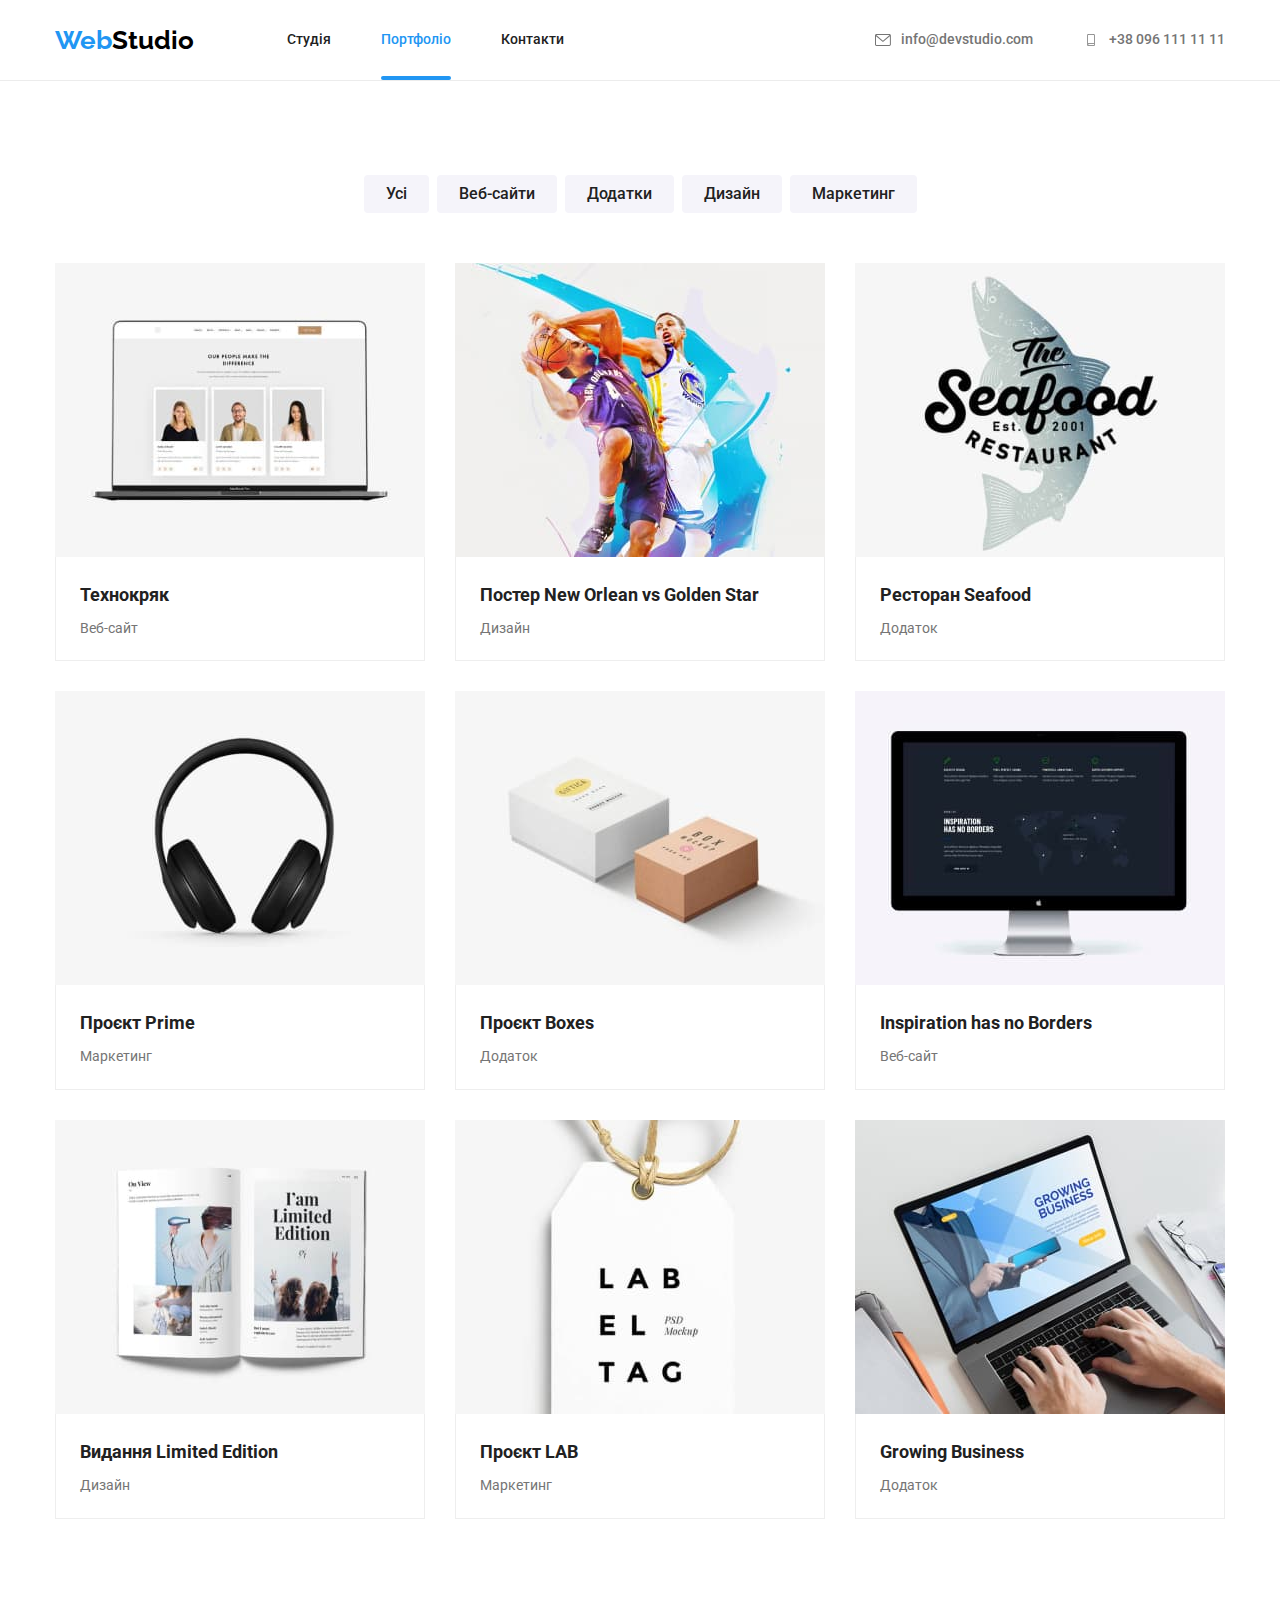
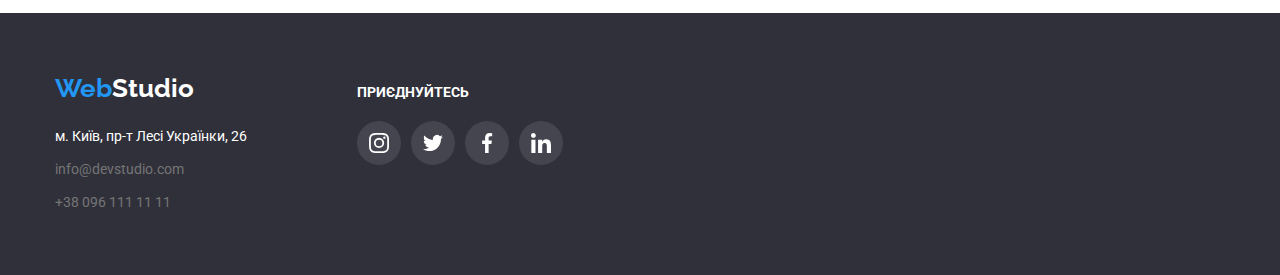
==== portfolio.html @ d5805fe5 "Додає файли з попереднього модуля" ====
<!DOCTYPE html>
<html lang="uk">
  <head>
    <meta charset="UTF-8" />
    <meta http-equiv="X-UA-Compatible" content="IE=edge" />
    <meta name="viewport" content="width=device-width, initial-scale=1.0" />
    <title>Portfolio</title>
    <link rel="preconnect" href="https://fonts.googleapis.com" />
    <link rel="preconnect" href="https://fonts.gstatic.com" crossorigin />
    <link
      rel="stylesheet"
      href="https://cdnjs.cloudflare.com/ajax/libs/modern-normalize/1.1.0/modern-normalize.min.css"
    />
    <link
      href="https://fonts.googleapis.com/css2?family=Raleway:wght@700&family=Roboto:wght@400;500;700;900&display=swap"
      rel="stylesheet"
    />
    <link rel="stylesheet" href="./css/styles.css" />
  </head>
  <body>
    <header class="header">
      <div class="container header-content">
        <!--Навігація-->
        <nav class="nav">
          <!--Логотип-->
          <a class="nav-logo" href="./index.html"
            >Web<span class="header-logo-word">Studio</span></a
          >

          <ul class="nav-list list">
            <li class="nav-item">
              <a class="nav-link link" href="./index.html">Студія</a>
            </li>
            <li class="nav-item">
              <a class="nav-link link current" href="./portfolio.html"
                >Портфоліо</a
              >
            </li>
            <li class="nav-item">
              <a class="nav-link link" href="">Контакти</a>
            </li>
          </ul>
        </nav>
        <!--Контакти-->
        <ul class="contacts-list list">
          <li class="contacts-item">
            <a class="contacts-link link" href="mailto:info@devstudio.com">
              <span class="contacts-img"
                ><svg class="contacts-icon" width="16px" height="12px">
                  <use
                    href="./images/icons.svg#icon-contacts-envelope"
                  ></use></svg></span
              >info@devstudio.com</a
            >
          </li>
          <li class="contacts-item">
            <a class="contacts-link link" href="tel:+380961111111">
              <span class="contacts-img"
                ><svg class="contacts-icon" width="16px" height="12px">
                  <use
                    href="./images/icons.svg#icon-contacts-smartphone"
                  ></use></svg></span
              >+38 096 111 11 11</a
            >
          </li>
        </ul>
      </div>
    </header>
    <main>
      <section class="section">
        <div class="container">
          <!--Приховати заголовок-->
          <h1 class="visually-hidden">Портфоліо</h1>
          <ul class="filter-list list">
            <li class="filter-item">
              <button class="filter-btn button" type="button">Усі</button>
            </li>
            <li class="filter-item">
              <button class="filter-btn button" type="button">Веб-сайти</button>
            </li>
            <li class="filter-item">
              <button class="filter-btn button" type="button">Додатки</button>
            </li>
            <li class="filter-item">
              <button class="filter-btn button" type="button">Дизайн</button>
            </li>
            <li class="filter-item">
              <button class="filter-btn button" type="button">Маркетинг</button>
            </li>
          </ul>
          <ul class="projects-list list">
            <li class="projects-item">
              <a class="projects-link" href="#">
                <div class="projects-overlay">
                  <img
                    class="projects-img"
                    src="./images/tehnocrack-img.jpg"
                    alt="Ноутбук з відкритим сайтом"
                  />
                  <div class="projects-description">
                    <p class="projects-text">
                      Ресурс пропонує комплексні пропозиції з різним рівнем
                      функціоналу та сервісів. Все це дозволить відвідувачу
                      отримати вичерпні відомості про компанію чи приватну
                      особу.
                    </p>
                  </div>
                </div>
                <div class="projects-meta">
                  <h2 class="projects-title">Технокряк</h2>
                  <p>Веб-сайт</p>
                </div>
              </a>
            </li>
            <li class="projects-item">
              <a class="projects-link" href="#">
                <div class="projects-overlay">
                  <img
                    class="projects-img"
                    src="./images/poster-img.jpg"
                    alt="Постер з баскетболістами"
                  />
                  <div class="projects-description">
                    <p class="projects-text">
                      Ресурс пропонує комплексні пропозиції з різним рівнем
                      функціоналу та сервісів. Все це дозволить відвідувачу
                      отримати вичерпні відомості про компанію чи приватну
                      особу.
                    </p>
                  </div>
                </div>
                <div class="projects-meta">
                  <h2 class="projects-title">
                    Постер New Orlean vs Golden Star
                  </h2>
                  <p>Дизайн</p>
                </div>
              </a>
            </li>
            <li class="projects-item">
              <a class="projects-link" href="#">
                <div class="projects-overlay">
                  <img
                    class="projects-img"
                    src="./images/restaurant-seafood-img.jpg"
                    alt="Логотип ресторану"
                  />
                  <div class="projects-description">
                    <p class="projects-text">
                      Ресурс пропонує комплексні пропозиції з різним рівнем
                      функціоналу та сервісів. Все це дозволить відвідувачу
                      отримати вичерпні відомості про компанію чи приватну
                      особу.
                    </p>
                  </div>
                </div>
                <div class="projects-meta">
                  <h2 class="projects-title">Ресторан Seafood</h2>
                  <p>Додаток</p>
                </div>
              </a>
            </li>
            <li class="projects-item">
              <a class="projects-link" href="#">
                <div class="projects-overlay">
                  <img
                    class="projects-img"
                    src="./images/prime-img.jpg"
                    alt="Навушники"
                  />
                  <div class="projects-description">
                    <p class="projects-text">
                      Ресурс пропонує комплексні пропозиції з різним рівнем
                      функціоналу та сервісів. Все це дозволить відвідувачу
                      отримати вичерпні відомості про компанію чи приватну
                      особу.
                    </p>
                  </div>
                </div>
                <div class="projects-meta">
                  <h2 class="projects-title">Проєкт Prime</h2>
                  <p>Маркетинг</p>
                </div>
              </a>
            </li>
            <li class="projects-item">
              <a class="projects-link" href="#">
                <div class="projects-overlay">
                  <img
                    class="projects-img"
                    src="./images/boxes-img.jpg"
                    alt="Дві коробки"
                  />
                  <div class="projects-description">
                    <p class="projects-text">
                      Ресурс пропонує комплексні пропозиції з різним рівнем
                      функціоналу та сервісів. Все це дозволить відвідувачу
                      отримати вичерпні відомості про компанію чи приватну
                      особу.
                    </p>
                  </div>
                </div>
                <div class="projects-meta">
                  <h2 class="projects-title">Проєкт Boxes</h2>
                  <p>Додаток</p>
                </div>
              </a>
            </li>
            <li class="projects-item">
              <a class="projects-link" href="#">
                <div class="projects-overlay">
                  <img
                    class="projects-img"
                    src="./images/inspiration-img.jpg"
                    alt="Монітор комп'ютера"
                  />
                  <div class="projects-description">
                    <p class="projects-text">
                      Ресурс пропонує комплексні пропозиції з різним рівнем
                      функціоналу та сервісів. Все це дозволить відвідувачу
                      отримати вичерпні відомості про компанію чи приватну
                      особу.
                    </p>
                  </div>
                </div>
                <div class="projects-meta">
                  <h2 class="projects-title">Inspiration has no Borders</h2>
                  <p>Веб-сайт</p>
                </div>
              </a>
            </li>
            <li class="projects-item">
              <a class="projects-link" href="#">
                <div class="projects-overlay">
                  <img
                    class="projects-img"
                    src="./images/edition-img.jpg"
                    alt="Відкрита книга"
                  />
                  <div class="projects-description">
                    <p class="projects-text">
                      Ресурс пропонує комплексні пропозиції з різним рівнем
                      функціоналу та сервісів. Все це дозволить відвідувачу
                      отримати вичерпні відомості про компанію чи приватну
                      особу.
                    </p>
                  </div>
                </div>
                <div class="projects-meta">
                  <h2 class="projects-title">Видання Limited Edition</h2>
                  <p>Дизайн</p>
                </div>
              </a>
            </li>
            <li class="projects-item">
              <a class="projects-link" href="#">
                <div class="projects-overlay">
                  <img
                    class="projects-img"
                    src="./images/lab-img.jpg"
                    alt="Етикетка"
                  />
                  <div class="projects-description">
                    <p class="projects-text">
                      Ресурс пропонує комплексні пропозиції з різним рівнем
                      функціоналу та сервісів. Все це дозволить відвідувачу
                      отримати вичерпні відомості про компанію чи приватну
                      особу.
                    </p>
                  </div>
                </div>
                <div class="projects-meta">
                  <h2 class="projects-title">Проєкт LAB</h2>
                  <p>Маркетинг</p>
                </div>
              </a>
            </li>
            <li class="projects-item">
              <a class="projects-link" href="#">
                <div class="projects-overlay">
                  <img
                    class="projects-img"
                    src="./images/growing-businnes-img.jpg"
                    alt="Руки працюють за ноутбуком"
                  />
                  <div class="projects-description">
                    <p class="projects-text">
                      Ресурс пропонує комплексні пропозиції з різним рівнем
                      функціоналу та сервісів. Все це дозволить відвідувачу
                      отримати вичерпні відомості про компанію чи приватну
                      особу.
                    </p>
                  </div>
                </div>
                <div class="projects-meta">
                  <h2 class="projects-title">Growing Business</h2>
                  <p>Додаток</p>
                </div>
              </a>
            </li>
          </ul>
        </div>
      </section>
    </main>

    <footer class="footer">
      <div class="container footer-container">
        <div class="footer-contacts">
          <!--Логотип-->
          <div class="footer-logo">
            <a class="nav-logo" href="./index.html"
              >Web<span class="footer-logo-word">Studio</span></a
            >
          </div>
          <!--Адреса-->
          <address>
            <ul class="list">
              <li class="footer-item footer-map">
                <a
                  class="link"
                  href="https://www.google.com.ua/maps/place/%D0%B1%D1%83%D0%BB%D1%8C%D0%B2%D0%B0%D1%80+%D0%9B%D0%B5%D1%81%D1%96+%D0%A3%D0%BA%D1%80%D0%B0%D1%97%D0%BD%D0%BA%D0%B8,+26,+%D0%9A%D0%B8%D1%97%D0%B2,+02000/@50.4265807,30.5361971,17z/data=!3m1!4b1!4m6!3m5!1s0x40d4cf0e033ecbe9:0x57a4dffefec77da0!8m2!3d50.4265807!4d30.5383858!16s%2Fg%2F1tctq5jv?hl=uk"
                  >м. Київ, пр-т Лесі Українки, 26</a
                >
              </li>
              <li class="footer-item">
                <a class="link" href="mailto:info@devstudio.com"
                  >info@devstudio.com</a
                >
              </li>
              <li class="footer-item">
                <a class="link" href="tel:+380961111111">+38 096 111 11 11</a>
              </li>
            </ul>
          </address>
        </div>

        <div class="footer-social">
          <p class="footer-social-text">приєднуйтесь</p>
          <ul class="footer-social-list list">
            <li class="footer-social-item">
              <a class="footer-social-link link" href="#"
                ><svg class="footer-social-icon" width="20px" height="20px">
                  <use href="./images/icons.svg#icon-instagram"></use></svg
              ></a>
            </li>
            <li class="footer-social-item">
              <a class="footer-social-link link" href="#"
                ><svg class="footer-social-icon" width="20px" height="20px">
                  <use href="./images/icons.svg#icon-twitter"></use></svg
              ></a>
            </li>
            <li class="footer-social-item">
              <a class="footer-social-link link" href="#"
                ><svg class="footer-social-icon" width="20px" height="20px">
                  <use href="./images/icons.svg#icon-facebook"></use></svg
              ></a>
            </li>
            <li class="footer-social-item">
              <a class="footer-social-link link" href="#"
                ><svg class="footer-social-icon" width="20px" height="20px">
                  <use href="./images/icons.svg#icon-linkedin"></use></svg
              ></a>
            </li>
          </ul>
        </div>
      </div>
    </footer>
  </body>
</html>
---- css/styles.css ----
*,
*::before,
*::after {
	box-sizing: border-box;
}
/*Палітра кольорів*/
:root{
/*Колір основного тексту*/
--primary-text-color: #757575;
/*Основний білий*/
--primary-white-color: #ffffff;
/*Білий для фону про наші роботи*/
--secondary-white-color: #f5f5f5;
/*Білий для фону наша команда*/
--accessary-white-color: #f5f4fa;
/*Колір заголовків та навігації*/
--title-color: #212121;
/*Чорний колір*/
--primary-black-color: #000000;
/*Колір активних елементів та кнопки*/
--active-btn-color: #188ce8;  
/*Колір акцент*/
--accent-color: #2196f3;
/*Фон героя та футера*/
--primary-beckground-color: #2f303a;
/*колір бордер*/
--border-color: #eeeeee;
--border-header-color: #ececec;
--elements-grey-color: #afb1b8;
--footer-grey-color: rgba(255, 255, 255, 0.1);
--timing-function: cubic-bezier(0.4, 0, 0.2, 1);

}


/*Загальні стилі*/
body {
	color: var(--primary-text-color);
	font-family: 'Roboto', sans-serif;
	font-weight: 400;
	font-size: 14px;
	line-height: 1.71;
}
h1,h2,h3,h4,h5,h6,p,ul {
	margin: 0;
	padding: 0;
}
img {
	display: block;
	max-width: 100%;
	height: auto;
}
.list {
	list-style-type: none;
}

.link {
	text-decoration: none;
	color: inherit;
	transition: color 250ms var(--timing-function);
}
.link:hover,
.link:focus {
	color: var(--accent-color);
}

.visually-hidden {
	position: absolute;
	width: 1px;
	height: 1px;
	overflow: hidden;
	border: 0;
	padding: 0;
	clip: rect(0 0 0 0);
	clip-path: inset(50%);
	margin: -1px;
	white-space: nowrap;
}

.section{
	padding-top: 94px;
	padding-bottom: 94px;
}
.container {
	max-width: 1200px;
	margin-left: auto;
	margin-right: auto;
	padding-left: 15px;
	padding-right: 15px;
	/* outline: 2px solid green; */
}

.header {
	border-bottom: 1px solid var(--border-header-color);
	text-align: center;
}
.header-content {
	display: flex;
	justify-content: space-between;
}
.nav-logo {
	color: var(--accent-color);
	font-family: 'Raleway';
	font-weight: 700;
	font-size: 26px;
	line-height: 1.19;
	text-decoration: none;
}
.header-logo-word{
	color: var(--primary-black-color);
}
.nav {
	display: flex;
	align-items: center;
}
.nav-list {
	display: flex;
}
.nav-logo {
	margin-right: 93px;
}
.nav-item:not(:last-child) {
	margin-right: 50px;
}
.nav-list .link.current {
	color: var(--accent-color);
}
.nav-link {
	display: block;
	position: relative;
	padding-top: 32px;
	padding-bottom: 32px;

	color: var(--title-color);
	font-weight: 500;
	font-size: 14px;
	line-height: 1.14;
}
.current::after {
	display: block;
	position: absolute;
	left: 0px;
	bottom: 0px;
	width: 100%;
	height: 4px;
	background-color: currentColor;
	border-radius: 2px;

	content: "";
}
.contacts-list {
	display: flex;
	margin-left: auto;
}
.contacts-item:not(:last-child) {
	margin-right: 50px;
}
.contacts-link{
	display: flex;
	align-items: center;
	padding-top: 32px;
	padding-bottom: 32px;
	font-weight: 500;
	font-size: 14px;
	line-height: 1.14;
}
.contacts-img {
	display: flex;
	justify-content: center;
	width: 16px;
	height: 12px;
	margin-right: 10px;
}
.contacts-icon {
	fill: currentColor;
}
.button {
	cursor: pointer;
}

.footer {
	background-color: var(--primary-beckground-color);

	padding-top: 60px;
	padding-bottom: 60px;
}
.footer-container {
	display: flex;
	gap: 70px;
}
.footer-logo {
	margin-bottom: 20px;
}
.footer-logo-word {
	color: var(--primary-white-color);
}
.footer-item:not(:last-child) {
	margin-bottom: 9px;
}
.footer-map {
	color: var(--primary-white-color);
}
.footer .link {
	font-style: normal;
}
.footer-contacts {
	display: inline-block;
}
.footer-social {
	padding-top: 12px;
}
.footer-social-text {
	font-weight: 700;
	font-size: 14px;
	line-height: 1.14;
	align-items: center;
	text-transform: uppercase;
	color: var(--primary-white-color);
	margin-bottom: 20px;
}
.footer-social-list {
	display: flex;
	justify-content: center;
	gap: 10px;
}
.footer-social-link {
	display: flex;
	justify-content: center;
	align-items: center;
	width: 44px;
	height: 44px;
	border-radius: 50%;
	background-color: var(--footer-grey-color);
	transition:	background-color 250ms var(--timing-function);
}
.footer-social-icon {
	fill: var(--primary-white-color);
}
.footer-social-link:hover,
.footer-social-link:focus {
	background-color: var(--accent-color);
}


/*Стилі для index.html*/
.hero{
	padding-top: 200px;
	padding-bottom: 200px;
	text-align: center;

	background-color: var(--primary-beckground-color);
	background-image: linear-gradient(
		rgba(47, 48, 58, 0.4), 
		rgba(47, 48, 58, 0.4)), url(../images/hero-bg-Img.jpg);
	background-repeat: no-repeat;
	background-size: cover;
	background-position: center;
}
.hero-content {
	text-align: center;
}
.hero-title {
	margin: auto;
	margin-bottom: 30px;
	max-width: 696px;
	
	color: var(--primary-white-color);
	font-weight: 900;
	font-size: 44px;
	line-height: 1.36;
	letter-spacing: 0.06em;
	text-transform: uppercase;

}
.hero-btn {
	padding: 10px 32px;
	color: var(--primary-white-color);
	background-color: var(--accent-color);
	font-weight: 700;
	font-size: 16px;
	line-height: 1.875;
	letter-spacing: 0.06em;
	border-color: transparent;
	border-radius: 4px;
	transition:	background-color 250ms var(--timing-function),
	box-shadow 250ms var(--timing-function);
}
.hero-btn:hover,
.hero-btn:focus{
	background-color: var(--active-btn-color);
	box-shadow: 0px 4px 4px rgba(0, 0, 0, 0.15);
}
.benefits {
	padding-bottom: 0;
	background-color: var(--primary-white-color);
}
.benefits-list {
	display: flex;
	gap: 30px;
}
.benefits-item {
	max-width: 270px;
}
.benefits-icon {
	display: flex;
	justify-content: center;
	align-items: center;
	width: 270px;
	height: 120px;
	margin-bottom: 30px;

	background-color: var(--accessary-white-color);
}
.benefits-title {
	margin-bottom: 10px;
	color: var(--title-color);
	font-weight: 700;
	font-size: 14px;
	line-height: 1.14;
	text-transform: uppercase;
}
.works {
	background-color: var(--primary-white-color);

	text-align: center;
	padding-bottom: 94px;
}
.section-title {
	color: var(--title-color);
	font-weight: 700;
	font-size: 36px;
	line-height: 1.17;
	margin-bottom: 50px;
}
.works-list {
	display: flex;
	justify-content: space-between;
}
.works-item {
	position: relative;
}
.works-title {
	display: flex;
	justify-content: center;
	align-items: center;
	width: 100%;
	height: 70px;
	color: var(--primary-white-color);
	background-color: rgba(47, 48, 58, 0.8);
	font-weight: 700;
	font-size: 14px;
	line-height: 1.14;
	letter-spacing: 0.03em;
	text-transform: uppercase;
	position: absolute;
	bottom: 0;
}
.works-img {
	width: 370px;
}
.team {
	text-align: center;
	background-color: var(--accessary-white-color);
}
.team-list {
	display: flex;
	justify-content: space-between;
}
.team-item {
	background-color: var(--primary-white-color);

	box-shadow: 0px 1px 3px rgba(0, 0, 0, 0.12), 0px 1px 1px rgba(0, 0, 0, 0.14), 0px 2px 1px rgba(0, 0, 0, 0.2);
	border-radius: 0px 0px 4px 4px;
}
.team-img {
	width: 270px;
}
.team-descript {
	padding-top: 30px;
	padding-bottom: 30px;
}
.team-title {
	margin-bottom: 10px;
	color: var(--title-color);
	font-weight: 500;
	font-size: 16px;
	line-height: 1.19;
}
.team-text {
	margin-bottom: 16px;
}
.team-social {
	display: flex;
	justify-content: center;
	gap: 10px;
}
.team-social-link {
	display: flex;
	justify-content: center;
	align-items: center;
	width: 44px;
	height: 44px;
	border-radius: 50%;
	transition: background-color 250ms var(--timing-function);
}
.team-social-icon {
	fill: var(--elements-grey-color);
	transition:	fill 250ms var(--timing-function);
}
.team-social-link:hover,
.team-social-link:focus {
	background-color: var(--accent-color);
}
.team-social-link:hover .team-social-icon,
.team-social-link:focus .team-social-icon {
	fill: var(--primary-white-color);
}
.customers {
	text-align: center;
	padding-top: 94px;
	padding-bottom: 94px;
}
.customers-title {
	margin-bottom: 50px;
}
.customers-list {
	display: flex;
	justify-content: space-between;
	gap: 30px;
}
.customers-link {
	display: flex;
	justify-content: center;
	align-items: center;
	width: 170px;
	height: 92px;
	border: 1px solid var(--elements-grey-color);
	border-radius: 4px;
	transition: border-color 250ms var(--timing-function);
}
.customers-icon {
	fill: var(--elements-grey-color);
	transition: fill 250ms var(--timing-function);
}
.customers-link:hover,
.customers-link:focus {
	border-color: var(--accent-color);
}
.customers-link:hover .customers-icon,
.customers-link:focus .customers-icon {
	fill: var(--accent-color);
}

/*Стилі для portfolio.html*/

.filter-list {
	display: flex;
	justify-content: center;
	margin-bottom: 50px;
}
.filter-item:not(:last-child) {
	margin-right: 8px;
}
.filter-btn {
	padding: 6px 22px;
	color: var(--title-color);
	background-color: var(--accessary-white-color);
	font-family: inherit;
	font-weight: 500;
	font-size: 16px;
	line-height: 1.6;

	border: 1px transparent;
	border-radius: 4px;

	transition: color 250ms var(--timing-function), 
	box-shadow 250ms var(--timing-function),
	background-color 250ms var(--timing-function);

}
.filter-btn:hover,
.filter-btn:focus {
	color: var(--primary-white-color);
	background-color: var(--accent-color);	

	box-shadow: 0px 3px 1px rgba(0, 0, 0, 0.1), 0px 1px 2px rgba(0, 0, 0, 0.08), 0px 2px 2px rgba(0, 0, 0, 0.12);
}
.projects-list {
	display: flex;
	flex-wrap: wrap;
}
.projects-item {
	width: calc((100% - 60px) / 3);
}
.projects-item:not(:nth-child(3n)) {
	margin-right: 30px;

}
.projects-item:not(:nth-last-child(-n+3)) {
	margin-bottom: 30px;
}
.projects-title {
	margin-bottom: 4px;
	color: var(--title-color);
	font-weight: 700;
	font-size: 18px;
	line-height: 2;
}
.projects-link {
	display: inline-block;
	text-decoration: none;
	color: inherit;
	transition: box-shadow 250ms var(--timing-function);

}
.projects-link:hover{
	box-shadow: 0px 1px 1px rgba(0, 0, 0, 0.12), 0px 4px 4px rgba(0, 0, 0, 0.06), 1px 4px 6px rgba(0, 0, 0, 0.16);
}
.projects-img {
	width: 370px;
}
.projects-overlay {
	position: relative;
	width: 100%;
	height: 100%;
	overflow: hidden;
}
.projects-description {
	position: absolute;
	top: 0;
	left: 0;
	width: 100%;
	height: 100%;
	transform: translateY(101%);

	font-weight: 400;
	font-size: 18px;
	line-height: 1.56;
	letter-spacing: 0.03em;
	padding: 63px 24px;
	color: var(--primary-white-color);
	background-color: rgba(33, 150, 243, 0.9);

	transition: transform 250ms var(--timing-function);
}
.projects-link:hover .projects-description {
	transform: translateY(0);
}
.projects-meta {
	padding: 20px 24px;
	border-right: 1px solid var(--border-color);
	border-bottom: 1px solid var(--border-color);
	border-left: 1px solid var(--border-color);
}

/*Модальне вікно*/
.backdrop {
	position: fixed;
	top:0;
	left: 0;
	width: 100%;
	height: 100%;
	z-index: 1;

	background-color: rgba(0, 0, 0, 0.2);
	opacity: 1;
	transition: opacity 250ms var(--timing-function),
	visibility 250ms var(--timing-function);
}
.backdrop.is-hidden .modal {
	transform: translate(-50%, -50%) scale(1.2);
}
.modal {
	position: absolute;
	top: 50%;
	left: 50%;
	transform: translate(-50%, -50%) scale(1);
	width: 528px;
	height: 581px;
	background-color: var(--primary-white-color);
	transition: transform 250ms var(--timing-function);
}
.is-hidden {
	opacity: 0;
	visibility: hidden;
	pointer-events: none;
}
.modal-btn {
	position: absolute;
	width: 30px;
	height: 30px;
	top: 8px;
	right: 8px;

	background: var(--primary-white-color);
	border: 1px solid rgba(0, 0, 0, 0.1);
	border-radius: 50%;
	cursor: pointer;
}
.modal-icon-close {
	position: absolute;
	top: 50%;
	left: 50%;
	transform: translate(-50%, -50%);
}
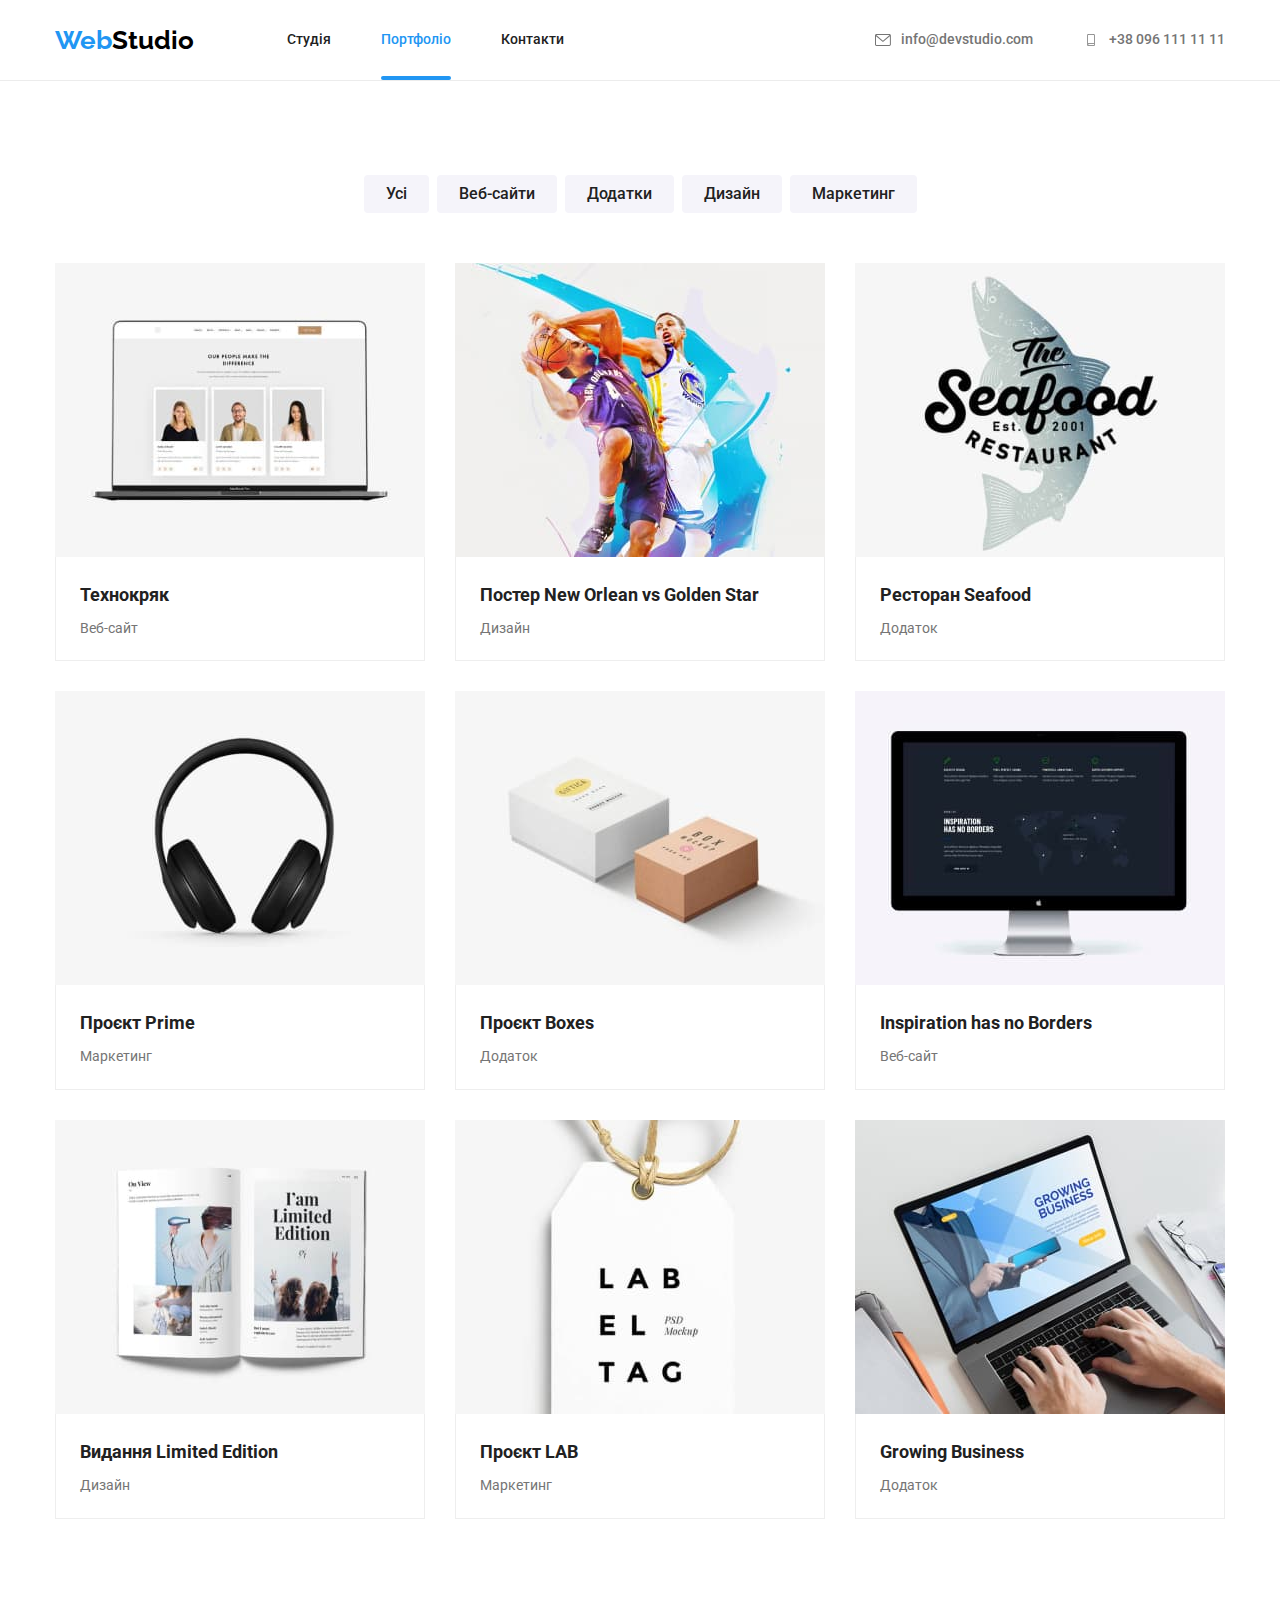
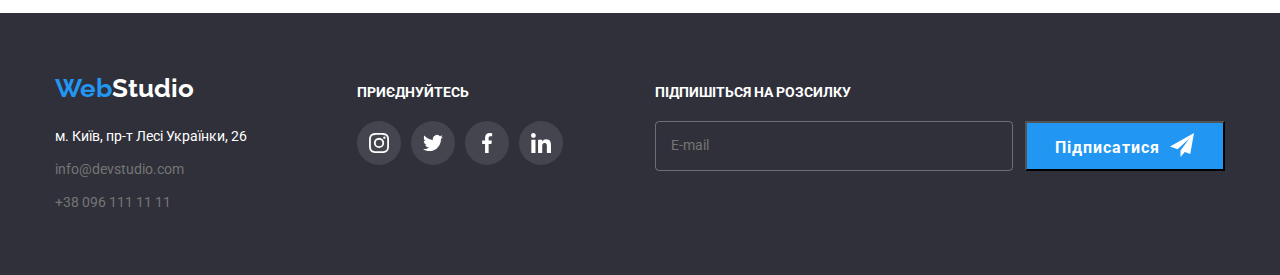
==== commit 3322798f: "Додає стилі активних станів у формі модального вікна" ====
--- a/portfolio.html
+++ b/portfolio.html
@@ -363,6 +363,24 @@
             </li>
           </ul>
         </div>
+        <div class="footer-form">
+          <p class="footer-form-text">Підпишіться на розсилку</p>
+          <form action="#" class="footer-form-field">
+            <label class="footer-form-label" for="mail">E-mail</label>
+            <input
+              class="footer-form-input"
+              type="email"
+              name="mail"
+              id="mail"
+            />
+            <button class="footer-form-btn button" type="submit">
+              <span>Підписатися</span>
+              <svg class="footer-form-btn-icon" width="24px" height="24px">
+                <use href="./images/icons.svg#icon-form-btn-send"></use>
+              </svg>
+            </button>
+          </form>
+        </div>
       </div>
     </footer>
   </body>
--- a/css/styles.css
+++ b/css/styles.css
@@ -17,6 +17,7 @@
 --title-color: #212121;
 /*Чорний колір*/
 --primary-black-color: #000000;
+--alternativ-black-kolor: #212121;
 /*Колір активних елементів та кнопки*/
 --active-btn-color: #188ce8;  
 /*Колір акцент*/
@@ -29,7 +30,7 @@
 --elements-grey-color: #afb1b8;
 --footer-grey-color: rgba(255, 255, 255, 0.1);
 --timing-function: cubic-bezier(0.4, 0, 0.2, 1);
-
+--input-border-color: rgba(33, 33, 33, 0.2);
 }
 
 
@@ -240,6 +241,56 @@
 .footer-social-link:focus {
 	background-color: var(--accent-color);
 }
+.footer-form {
+	margin-left: auto;
+	padding-top: 12px;
+}
+.footer-form-text {
+	font-weight: 700;
+	font-size: 14px;
+	margin-bottom: 20px;
+	line-height: 1.14;
+	align-items: center;
+	text-transform: uppercase;
+	color: var(--primary-white-color);
+}
+.footer-form-field {
+	display: flex;
+	position: relative;
+}
+.footer-form-label {
+	position: absolute;
+	top: 50%;
+	left: 16px;
+	transform: translateY(-50%);
+}
+.footer-form-input {
+	width: 358px;
+	height: 50px;
+	padding-left: 60px;
+	margin-right: 12px;
+	background: transparent;
+	border: 1px solid rgba(255, 255, 255, 0.3);
+	border-radius: 4px;
+}
+.footer-form-btn {
+	display: flex;
+	text-align: center;
+	width: 200px;
+	height: 50px;
+	padding: 10px 28px;
+	font-family: 'Roboto', sans-serif;
+	font-weight: 700;
+	font-size: 16px;
+	line-height: 1.87;
+	letter-spacing: 0.06em;
+	color: var(--primary-white-color);
+	background-color: var(--accent-color);
+}
+.footer-form-btn-icon {
+	margin-left: 10px;
+	fill: currentColor;
+}
 
 
 /*Стилі для index.html*/
@@ -574,9 +625,9 @@
 	position: absolute;
 	top: 50%;
 	left: 50%;
+	padding: 40px;
 	transform: translate(-50%, -50%) scale(1);
 	width: 528px;
-	height: 581px;
 	background-color: var(--primary-white-color);
 	transition: transform 250ms var(--timing-function);
 }
@@ -596,10 +647,132 @@
 	border: 1px solid rgba(0, 0, 0, 0.1);
 	border-radius: 50%;
 	cursor: pointer;
+	transition:	fill 250ms var(--timing-function);
+}
+.modal-btn:hover .modal-icon-close{
+	fill: var(--accent-color);
 }
 .modal-icon-close {
 	position: absolute;
 	top: 50%;
 	left: 50%;
 	transform: translate(-50%, -50%);
+}
+
+/*Форми*/
+.response-form {
+	margin-bottom: 30px;
+}
+.response-contact {
+	border: none;
+}
+.response-title {
+	font-family: 'Roboto', sans-serif;
+	font-style: normal;
+	font-weight: 700;
+	font-size: 20px;
+	line-height: 1.5;
+	text-align: center;
+	letter-spacing: 0.03em;
+	color: var(--title-color);
+	margin-bottom: 12px;
+}
+.response-field {
+	position: relative;
+	display: block;
+	margin-bottom: 12px;
+	color: var(--title-color);
+}
+.response-label {
+	font-family: 'Roboto', sans-serif;
+	font-style: normal;
+	font-weight: 400;
+	font-size: 12px;
+	line-height: 1.17;
+	letter-spacing: 0.01em;
+	margin-bottom: 4px;
+}
+.response-input {
+	width: 100%;
+	height: 40px;
+	padding: 11px 11px 11px 44px;
+	font: inherit;
+	border: 1px solid var(--input-border-color);
+	border-radius: 4px;
+	cursor: pointer;
+}
+.response-input:hover,
+.response-input:focus {
+	border-color: var(--accent-color);
+	transition:	border-color 250ms var(--timing-function);
+}
+.response-input-icon {
+	position: absolute;
+	top: 50%;
+	left: 12px;
+	transform: translateY(-50%);
+	fill: currentColor;
+	pointer-events: none;
+	transition:	fill 250ms var(--timing-function);
+}
+.response-input:hover + .response-input-icon,
+.response-input:focus + .response-input-icon {
+	fill: var(--accent-color);
+}
+.visitor-comment-area {
+	width: 100%;
+	height: 120px;
+	resize: none;
+	padding: 12px 16px;
+	margin-bottom: 20px;
+	font: inherit;
+	border: 1px solid var(--input-border-color);
+	border-radius: 4px;
+}
+.visitor-policy-input {
+	position: absolute;
+	appearance: none;
+}
+.visitor-policy-label {
+	display: flex;
+	align-items: center;
+	justify-content: center;
+	gap: 7px;
+}
+.visitor-checkbox {
+	display: inline-block;
+	width: 16px;
+	height: 15px;
+
+	background-image: url(../images/checkbox.svg);
+}
+.visitor-policy-input:checked ~ .visitor-checkbox {
+	background-image: url(../images/checkbox-checked.svg);
+}
+.visitir-link {
+	color: var(--accent-color)
+}
+.response-form-btn {
+	display: block;
+	width: 200px;
+	height: 50px;
+	padding: 10px 28px;
+	margin: 0 auto;
+	font-family: 'Roboto', sans-serif;
+	font-weight: 700;
+	font-size: 16px;
+	line-height: 1.87;
+	letter-spacing: 0.06em;
+	color: var(--primary-white-color);
+	background-color: var(--accent-color);
+	border-color: var(--accent-color);
+	border-radius: 4px;
+	box-shadow: 0px 4px 4px rgba(0, 0, 0, 0.15);
+	transition:	background-color 250ms var(--timing-function),
+	box-shadow 250ms var(--timing-function);
+}
+.response-form-btn:hover {
+	background: var(--active-btn-color);
+	box-shadow: 0px 4px 4px rgba(0, 0, 0, 0.15);
+	border-radius: 4px;
 }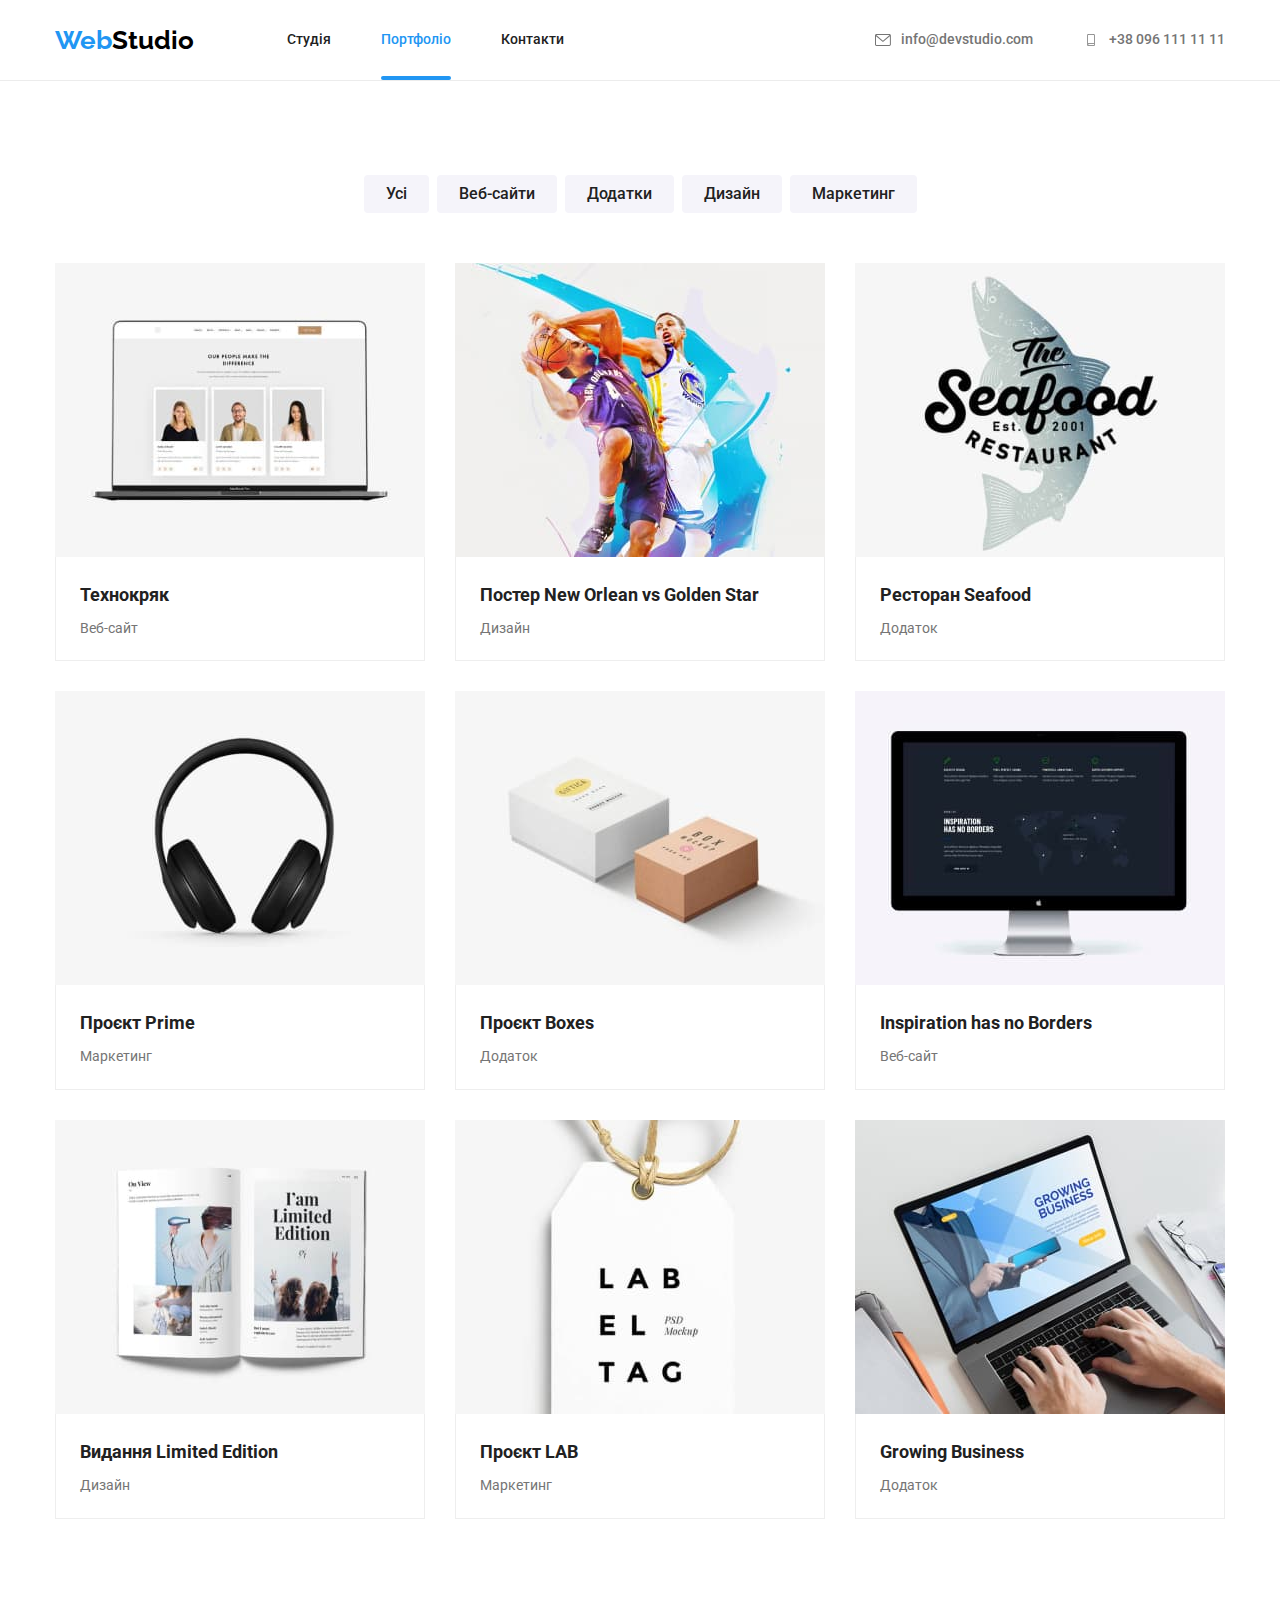
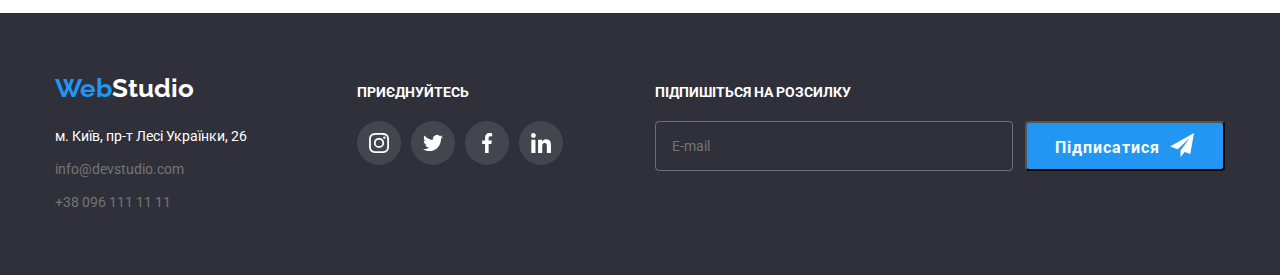
==== commit cc533a8c: "Виправляє форму в футері" ====
--- a/portfolio.html
+++ b/portfolio.html
@@ -366,12 +366,11 @@
         <div class="footer-form">
           <p class="footer-form-text">Підпишіться на розсилку</p>
           <form action="#" class="footer-form-field">
-            <label class="footer-form-label" for="mail">E-mail</label>
             <input
               class="footer-form-input"
               type="email"
               name="mail"
-              id="mail"
+              placeholder="E-mail"
             />
             <button class="footer-form-btn button" type="submit">
               <span>Підписатися</span>
--- a/css/styles.css
+++ b/css/styles.css
@@ -258,20 +258,19 @@
 	display: flex;
 	position: relative;
 }
-.footer-form-label {
-	position: absolute;
-	top: 50%;
-	left: 16px;
-	transform: translateY(-50%);
-}
 .footer-form-input {
 	width: 358px;
 	height: 50px;
-	padding-left: 60px;
+	padding-left: 16px;
 	margin-right: 12px;
+	color: var(--primary-white-color);
 	background: transparent;
 	border: 1px solid rgba(255, 255, 255, 0.3);
 	border-radius: 4px;
+	transition:	border-color 250ms var(--timing-function);
+}
+.footer-form-input:focus {
+	border-color: var(--primary-white-color);
 }
 .footer-form-btn {
 	display: flex;
@@ -286,6 +285,7 @@
 	letter-spacing: 0.06em;
 	color: var(--primary-white-color);
 	background-color: var(--accent-color);
+	border-radius: 4px;
 }
 .footer-form-btn-icon {
 	margin-left: 10px;
@@ -628,6 +628,7 @@
 	padding: 40px;
 	transform: translate(-50%, -50%) scale(1);
 	width: 528px;
+	height: 581px;
 	background-color: var(--primary-white-color);
 	transition: transform 250ms var(--timing-function);
 }
@@ -660,35 +661,33 @@
 }
 
 /*Форми*/
-.response-form {
-	margin-bottom: 30px;
-}
 .response-contact {
 	border: none;
 }
-.response-title {
+.response-text {
 	font-family: 'Roboto', sans-serif;
 	font-style: normal;
 	font-weight: 700;
 	font-size: 20px;
-	line-height: 1.5;
+	line-height: 1.15;
 	text-align: center;
 	letter-spacing: 0.03em;
 	color: var(--title-color);
-	margin-bottom: 12px;
+	margin-bottom: 10px;
 }
 .response-field {
 	position: relative;
 	display: block;
-	margin-bottom: 12px;
+	margin-bottom: 10px;
 	color: var(--title-color);
 }
 .response-label {
+	display: block;
 	font-family: 'Roboto', sans-serif;
 	font-style: normal;
 	font-weight: 400;
 	font-size: 12px;
-	line-height: 1.17;
+	line-height: 1.16;
 	letter-spacing: 0.01em;
 	margin-bottom: 4px;
 }
@@ -700,6 +699,7 @@
 	border: 1px solid var(--input-border-color);
 	border-radius: 4px;
 	cursor: pointer;
+	outline: none;
 }
 .response-input:hover,
 .response-input:focus {
@@ -719,7 +719,16 @@
 .response-input:focus + .response-input-icon {
 	fill: var(--accent-color);
 }
+.visitor-comment-label {
+	font-family: 'Roboto', sans-serif;
+	font-style: normal;
+	font-weight: 400;
+	font-size: 12px;
+	line-height: 1.16;
+	letter-spacing: 0.01em;
+}
 .visitor-comment-area {
+	display: block;
 	width: 100%;
 	height: 120px;
 	resize: none;
@@ -728,6 +737,12 @@
 	font: inherit;
 	border: 1px solid var(--input-border-color);
 	border-radius: 4px;
+	outline: none;
+}
+.visitor-comment-area:hover,
+.visitor-comment-area:focus {
+	border-color: var(--accent-color);
+	transition:	border-color 250ms var(--timing-function);
 }
 .visitor-policy-input {
 	position: absolute;
@@ -738,6 +753,7 @@
 	align-items: center;
 	justify-content: center;
 	gap: 7px;
+	margin-bottom: 30px;
 }
 .visitor-checkbox {
 	display: inline-block;
